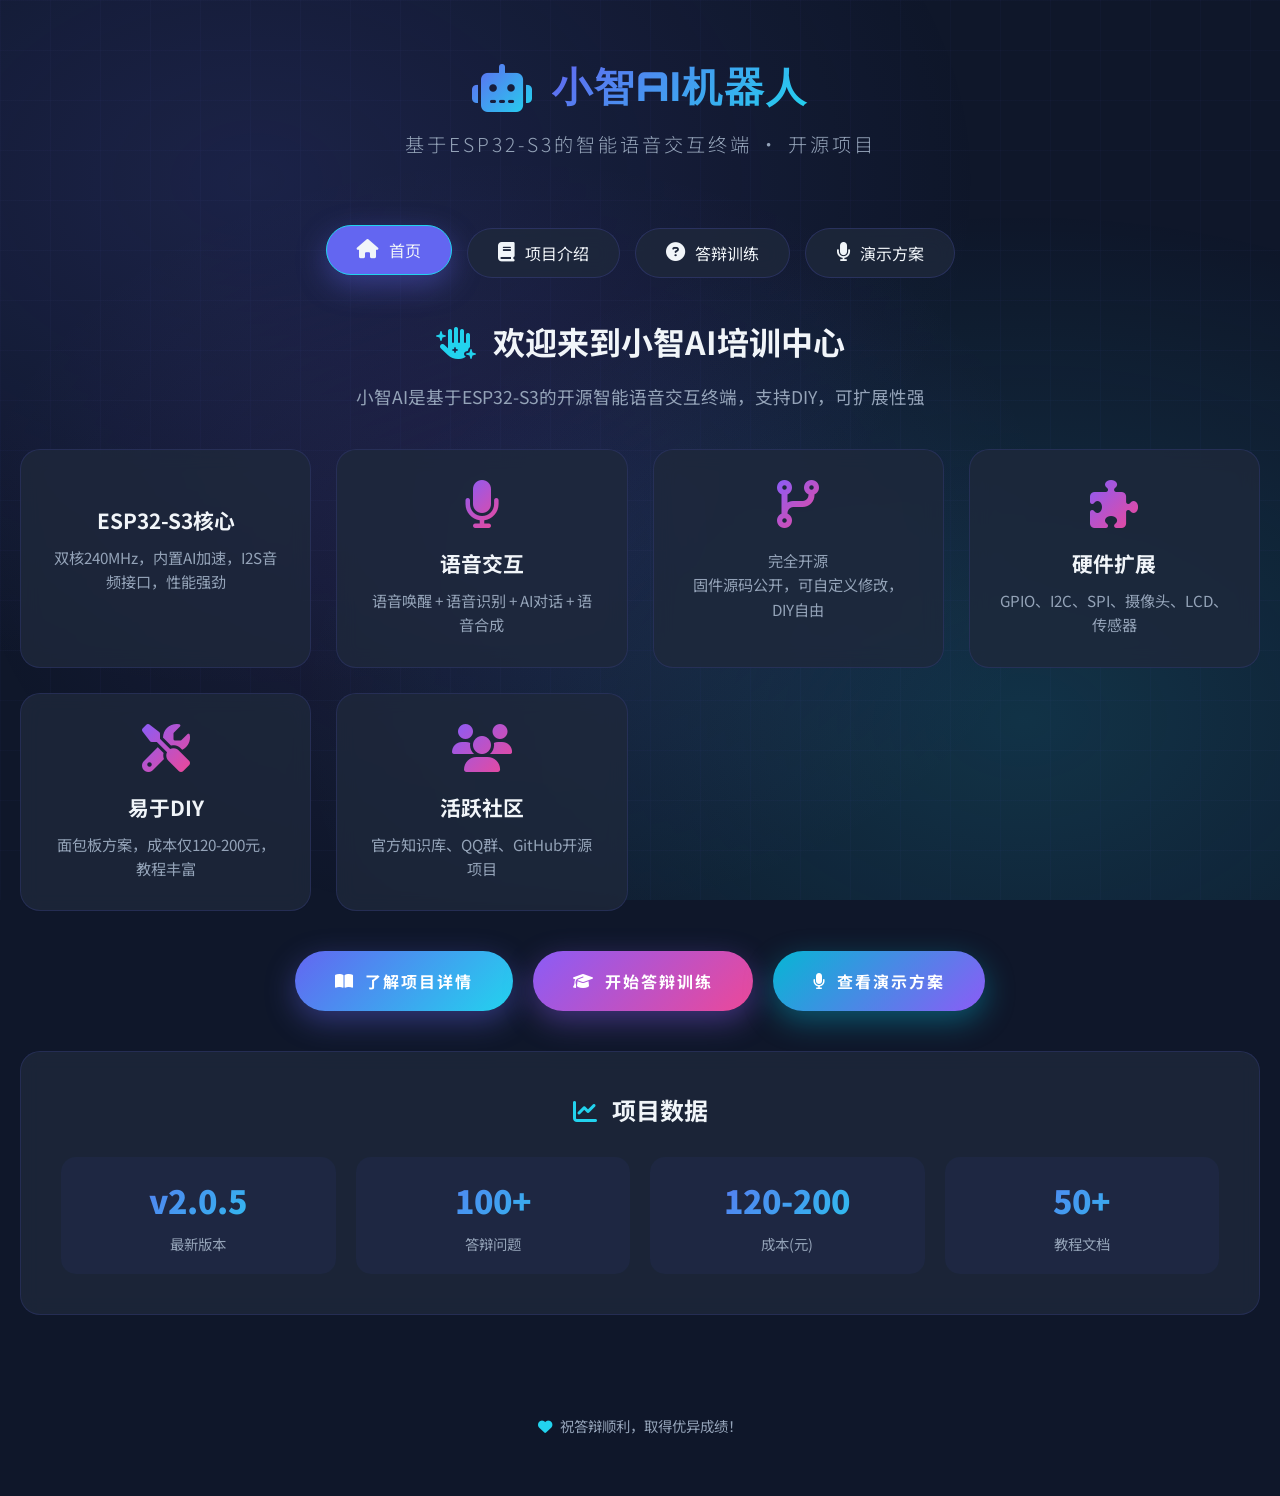
==== index.html @ 3605c8ed "init" ====
<!DOCTYPE html>
<html lang="zh-CN">
<head>
    <meta charset="UTF-8">
    <meta name="viewport" content="width=device-width, initial-scale=1.0">
    <title>小智AI机器人 · 培训中心</title>
    <link rel="stylesheet" href="style.css">
    <link rel="stylesheet" href="https://cdnjs.cloudflare.com/ajax/libs/font-awesome/6.4.0/css/all.min.css">
</head>
<body>
    <div class="background-animation"></div>

    <div class="container">
        <header>
            <div class="logo">
                <i class="fas fa-robot"></i>
                <h1>小智AI机器人</h1>
            </div>
            <p class="subtitle">基于ESP32-S3的智能语音交互终端 · 开源项目</p>
        </header>

        <nav class="main-nav">
            <a href="index.html" class="nav-item active">
                <i class="fas fa-home"></i>
                <span>首页</span>
            </a>
            <a href="introduction.html" class="nav-item">
                <i class="fas fa-book"></i>
                <span>项目介绍</span>
            </a>
            <a href="questions.html" class="nav-item">
                <i class="fas fa-question-circle"></i>
                <span>答辩训练</span>
            </a>
            <a href="demo.html" class="nav-item">
                <i class="fas fa-microphone"></i>
                <span>演示方案</span>
            </a>
        </nav>

        <main>
            <section class="welcome-section">
                <h2><i class="fas fa-hand-sparkles"></i> 欢迎来到小智AI培训中心</h2>
                <p class="intro-text">小智AI是基于ESP32-S3的开源智能语音交互终端，支持DIY，可扩展性强</p>

                <div class="feature-grid">
                    <div class="feature-card">
                        <i class="fas fa-chip"></i>
                        <h3>ESP32-S3核心</h3>
                        <p>双核240MHz，内置AI加速，I2S音频接口，性能强劲</p>
                    </div>
                    <div class="feature-card">
                        <i class="fas fa-microphone"></i>
                        <h3>语音交互</h3>
                        <p>语音唤醒 + 语音识别 + AI对话 + 语音合成</p>
                    </div>
                    <div class="feature-card">
                        <i class="fas fa-code-branch"></i>
                        <p>完全开源</p>
                        <p>固件源码公开，可自定义修改，DIY自由</p>
                    </div>
                    <div class="feature-card">
                        <i class="fas fa-puzzle-piece"></i>
                        <h3>硬件扩展</h3>
                        <p>GPIO、I2C、SPI、摄像头、LCD、传感器</p>
                    </div>
                    <div class="feature-card">
                        <i class="fas fa-tools"></i>
                        <h3>易于DIY</h3>
                        <p>面包板方案，成本仅120-200元，教程丰富</p>
                    </div>
                    <div class="feature-card">
                        <i class="fas fa-users"></i>
                        <h3>活跃社区</h3>
                        <p>官方知识库、QQ群、GitHub开源项目</p>
                    </div>
                </div>

                <div class="quick-links">
                    <a href="introduction.html" class="action-btn primary">
                        <i class="fas fa-book-open"></i>
                        了解项目详情
                    </a>
                    <a href="questions.html" class="action-btn secondary">
                        <i class="fas fa-graduation-cap"></i>
                        开始答辩训练
                    </a>
                    <a href="demo.html" class="action-btn tertiary">
                        <i class="fas fa-microphone"></i>
                        查看演示方案
                    </a>
                </div>

                <div class="stats-section">
                    <h3><i class="fas fa-chart-line"></i> 项目数据</h3>
                    <div class="stats-grid">
                        <div class="stat-item">
                            <div class="stat-number">v2.0.5</div>
                            <div class="stat-label">最新版本</div>
                        </div>
                        <div class="stat-item">
                            <div class="stat-number">100+</div>
                            <div class="stat-label">答辩问题</div>
                        </div>
                        <div class="stat-item">
                            <div class="stat-number">120-200</div>
                            <div class="stat-label">成本(元)</div>
                        </div>
                        <div class="stat-item">
                            <div class="stat-number">50+</div>
                            <div class="stat-label">教程文档</div>
                        </div>
                    </div>
                </div>
            </section>
        </main>

        <footer>
            <p><i class="fas fa-heart"></i> 祝答辩顺利，取得优异成绩！</p>
        </footer>
    </div>

    <script src="app.js"></script>
</body>
</html>
---- style.css ----
/* 小智AI机器人培训系统 - 样式文件 */

@import url('https://fonts.googleapis.com/css2?family=Noto+Sans+SC:wght@300;400;500;700;900&family=Orbitron:wght@400;700;900&display=swap');

:root {
    --primary: #6366f1;
    --primary-light: #818cf8;
    --primary-dark: #4f46e5;
    --accent: #22d3ee;
    --accent-glow: #67e8f9;
    --bg-dark: #0f172a;
    --bg-darker: #1e293b;
    --bg-card: rgba(30, 41, 59, 0.8);
    --text-primary: #f1f5f9;
    --text-secondary: #94a3b8;
    --success: #10b981;
    --warning: #f59e0b;
    --gradient-1: linear-gradient(135deg, #6366f1 0%, #22d3ee 100%);
    --gradient-2: linear-gradient(135deg, #8b5cf6 0%, #ec4899 100%);
    --gradient-3: linear-gradient(135deg, #06b6d4 0%, #8b5cf6 100%);
}

* {
    margin: 0;
    padding: 0;
    box-sizing: border-box;
}

body {
    font-family: 'Noto Sans SC', system-ui, sans-serif;
    background: var(--bg-dark);
    color: var(--text-primary);
    min-height: 100vh;
    overflow-x: hidden;
    position: relative;
}

/* 动态背景 */
.background-animation {
    position: fixed;
    top: 0;
    left: 0;
    width: 100%;
    height: 100%;
    z-index: -1;
    background:
        radial-gradient(ellipse at 20% 20%, rgba(99, 102, 241, 0.15) 0%, transparent 50%),
        radial-gradient(ellipse at 80% 80%, rgba(34, 211, 238, 0.15) 0%, transparent 50%),
        radial-gradient(ellipse at 40% 60%, rgba(139, 92, 246, 0.1) 0%, transparent 50%);
    animation: backgroundPulse 8s ease-in-out infinite;
}

@keyframes backgroundPulse {
    0%, 100% { opacity: 1; }
    50% { opacity: 0.7; }
}

/* 网格背景 */
.background-animation::before {
    content: '';
    position: absolute;
    top: 0;
    left: 0;
    width: 100%;
    height: 100%;
    background-image:
        linear-gradient(rgba(99, 102, 241, 0.03) 1px, transparent 1px),
        linear-gradient(90deg, rgba(99, 102, 241, 0.03) 1px, transparent 1px);
    background-size: 50px 50px;
    animation: gridMove 20s linear infinite;
}

@keyframes gridMove {
    0% { transform: translate(0, 0); }
    100% { transform: translate(50px, 50px); }
}

/* 容器 */
.container {
    max-width: 1400px;
    margin: 0 auto;
    padding: 20px;
    position: relative;
    z-index: 1;
}

/* 头部 */
header {
    text-align: center;
    padding: 40px 20px;
    animation: fadeInDown 0.8s ease-out;
}

.logo {
    display: inline-flex;
    align-items: center;
    gap: 20px;
    margin-bottom: 15px;
}

.logo i {
    font-size: 3rem;
    background: var(--gradient-1);
    -webkit-background-clip: text;
    -webkit-text-fill-color: transparent;
    background-clip: text;
    animation: logoGlow 2s ease-in-out infinite;
}

@keyframes logoGlow {
    0%, 100% { filter: drop-shadow(0 0 20px rgba(99, 102, 241, 0.5)); }
    50% { filter: drop-shadow(0 0 40px rgba(34, 211, 238, 0.8)); }
}

header h1 {
    font-family: 'Orbitron', system-ui, sans-serif;
    font-size: 2.5rem;
    font-weight: 900;
    letter-spacing: 2px;
    background: var(--gradient-1);
    -webkit-background-clip: text;
    -webkit-text-fill-color: transparent;
    background-clip: text;
}

.subtitle {
    font-size: 1.2rem;
    color: var(--text-secondary);
    font-weight: 300;
    letter-spacing: 3px;
    text-transform: uppercase;
}

@keyframes fadeInDown {
    from {
        opacity: 0;
        transform: translateY(-30px);
    }
    to {
        opacity: 1;
        transform: translateY(0);
    }
}

/* 主导航 */
.main-nav {
    display: flex;
    justify-content: center;
    gap: 15px;
    margin: 30px 0;
    flex-wrap: wrap;
}

.main-nav .nav-item {
    background: var(--bg-card);
    backdrop-filter: blur(10px);
    border: 1px solid rgba(99, 102, 241, 0.2);
    border-radius: 30px;
    padding: 12px 30px;
    text-align: center;
    cursor: pointer;
    transition: all 0.3s cubic-bezier(0.4, 0, 0.2, 1);
    text-decoration: none;
    display: flex;
    align-items: center;
    gap: 10px;
    color: var(--text-primary);
}

.main-nav .nav-item:hover,
.main-nav .nav-item.active {
    background: var(--primary);
    border-color: var(--accent);
    transform: translateY(-3px);
    box-shadow: 0 10px 30px rgba(99, 102, 241, 0.4);
}

.main-nav .nav-item i {
    font-size: 1.2rem;
}

/* 分类导航 */
.category-nav {
    display: grid;
    grid-template-columns: repeat(auto-fit, minmax(180px, 1fr));
    gap: 15px;
    margin: 30px 0;
    animation: fadeInUp 0.8s ease-out 0.2s backwards;
}

.category-nav .nav-item {
    background: var(--bg-card);
    backdrop-filter: blur(10px);
    border: 1px solid rgba(99, 102, 241, 0.2);
    border-radius: 15px;
    padding: 20px;
    text-align: center;
    cursor: pointer;
    transition: all 0.3s cubic-bezier(0.4, 0, 0.2, 1);
    position: relative;
    overflow: hidden;
}

.category-nav .nav-item::before {
    content: '';
    position: absolute;
    top: 0;
    left: 0;
    width: 100%;
    height: 100%;
    background: var(--gradient-1);
    opacity: 0;
    transition: opacity 0.3s ease;
    z-index: 0;
}

.category-nav .nav-item:hover {
    transform: translateY(-5px);
    border-color: var(--accent);
    box-shadow:
        0 10px 40px rgba(99, 102, 241, 0.3),
        0 0 20px rgba(34, 211, 238, 0.2);
}

.category-nav .nav-item:hover::before {
    opacity: 0.1;
}

.category-nav .nav-item i {
    font-size: 2rem;
    display: block;
    margin-bottom: 10px;
    color: var(--accent);
    position: relative;
    z-index: 1;
    transition: all 0.3s ease;
}

.category-nav .nav-item:hover i {
    color: var(--primary-light);
    transform: scale(1.2);
}

.category-nav .nav-item span {
    display: block;
    color: var(--text-primary);
    font-weight: 500;
    margin-bottom: 5px;
    position: relative;
    z-index: 1;
}

.category-nav .nav-item .count {
    font-size: 0.9rem;
    color: var(--text-secondary);
    background: rgba(99, 102, 241, 0.2);
    padding: 2px 10px;
    border-radius: 20px;
}

@keyframes fadeInUp {
    from {
        opacity: 0;
        transform: translateY(30px);
    }
    to {
        opacity: 1;
        transform: translateY(0);
    }
}

/* 主内容 */
main {
    margin-top: 40px;
    min-height: 400px;
}

/* 欢迎区域 */
.welcome-section {
    text-align: center;
    animation: fadeIn 1s ease-out 0.4s backwards;
}

.welcome-section h2 {
    font-size: 2rem;
    margin-bottom: 20px;
    color: var(--text-primary);
}

.welcome-section h2 i {
    color: var(--accent);
    margin-right: 10px;
}

.intro-text {
    font-size: 1.1rem;
    color: var(--text-secondary);
    margin-bottom: 40px;
    max-width: 800px;
    margin-left: auto;
    margin-right: auto;
}

.feature-grid {
    display: grid;
    grid-template-columns: repeat(auto-fit, minmax(280px, 1fr));
    gap: 25px;
    margin-bottom: 40px;
}

.feature-card {
    background: var(--bg-card);
    backdrop-filter: blur(10px);
    border: 1px solid rgba(99, 102, 241, 0.15);
    border-radius: 20px;
    padding: 30px;
    text-align: center;
    transition: all 0.4s cubic-bezier(0.4, 0, 0.2, 1);
    position: relative;
    overflow: hidden;
}

.feature-card::before {
    content: '';
    position: absolute;
    top: 0;
    left: 0;
    width: 100%;
    height: 3px;
    background: var(--gradient-1);
    transform: scaleX(0);
    transition: transform 0.4s ease;
}

.feature-card:hover::before {
    transform: scaleX(1);
}

.feature-card:hover {
    transform: translateY(-10px);
    box-shadow: 0 20px 60px rgba(99, 102, 241, 0.2);
}

.feature-card i {
    font-size: 3rem;
    margin-bottom: 20px;
    background: var(--gradient-2);
    -webkit-background-clip: text;
    -webkit-text-fill-color: transparent;
    background-clip: text;
}

.feature-card h3 {
    font-size: 1.3rem;
    margin-bottom: 10px;
    color: var(--text-primary);
}

.feature-card p {
    color: var(--text-secondary);
    font-size: 0.95rem;
    line-height: 1.6;
}

.quick-links {
    display: flex;
    justify-content: center;
    gap: 20px;
    flex-wrap: wrap;
    margin: 40px 0;
}

.action-btn {
    background: var(--gradient-1);
    color: white;
    border: none;
    padding: 18px 40px;
    font-size: 1rem;
    font-weight: 700;
    border-radius: 50px;
    cursor: pointer;
    transition: all 0.3s ease;
    box-shadow: 0 10px 30px rgba(99, 102, 241, 0.4);
    display: inline-flex;
    align-items: center;
    gap: 10px;
    text-transform: uppercase;
    letter-spacing: 2px;
    text-decoration: none;
}

.action-btn:hover {
    transform: translateY(-3px) scale(1.05);
    box-shadow: 0 15px 40px rgba(99, 102, 241, 0.6);
}

.action-btn.secondary {
    background: var(--gradient-2);
    box-shadow: 0 10px 30px rgba(139, 92, 246, 0.4);
}

.action-btn.tertiary {
    background: var(--gradient-3);
    box-shadow: 0 10px 30px rgba(6, 182, 212, 0.4);
}

.stats-section {
    background: var(--bg-card);
    backdrop-filter: blur(10px);
    border: 1px solid rgba(99, 102, 241, 0.15);
    border-radius: 20px;
    padding: 40px;
    margin: 40px 0;
}

.stats-section h3 {
    text-align: center;
    font-size: 1.5rem;
    margin-bottom: 30px;
    color: var(--text-primary);
}

.stats-section h3 i {
    color: var(--accent);
    margin-right: 10px;
}

.stats-grid {
    display: grid;
    grid-template-columns: repeat(auto-fit, minmax(150px, 1fr));
    gap: 20px;
}

.stat-item {
    text-align: center;
    padding: 20px;
    background: rgba(99, 102, 241, 0.05);
    border-radius: 15px;
    transition: all 0.3s ease;
}

.stat-item:hover {
    background: rgba(99, 102, 241, 0.1);
    transform: translateY(-5px);
}

.stat-number {
    font-size: 2rem;
    font-weight: 900;
    background: var(--gradient-1);
    -webkit-background-clip: text;
    -webkit-text-fill-color: transparent;
    background-clip: text;
    margin-bottom: 10px;
}

.stat-label {
    color: var(--text-secondary);
    font-size: 0.9rem;
}

@keyframes fadeIn {
    from {
        opacity: 0;
    }
    to {
        opacity: 1;
    }
}

/* 介绍页面 */
.intro-section {
    animation: fadeIn 1s ease-out;
}

.intro-section h2 {
    font-size: 2rem;
    margin-bottom: 30px;
    color: var(--text-primary);
}

.intro-section h2 i {
    color: var(--accent);
    margin-right: 10px;
}

.content-card {
    background: var(--bg-card);
    backdrop-filter: blur(10px);
    border: 1px solid rgba(99, 102, 241, 0.15);
    border-radius: 20px;
    padding: 30px;
    margin-bottom: 30px;
}

.content-card p {
    color: var(--text-secondary);
    line-height: 1.8;
    margin-bottom: 15px;
}

.content-card h3 {
    font-size: 1.5rem;
    margin: 30px 0 20px;
    color: var(--text-primary);
}

.content-card h3 i {
    color: var(--accent);
    margin-right: 10px;
}

/* 规格网格 */
.spec-grid {
    display: grid;
    grid-template-columns: repeat(auto-fit, minmax(280px, 1fr));
    gap: 20px;
    margin-top: 20px;
}

.spec-item {
    background: rgba(99, 102, 241, 0.05);
    border: 1px solid rgba(99, 102, 241, 0.1);
    border-radius: 15px;
    padding: 25px;
    transition: all 0.3s ease;
}

.spec-item:hover {
    background: rgba(99, 102, 241, 0.1);
    transform: translateY(-5px);
    border-color: var(--accent);
}

.spec-icon {
    font-size: 2rem;
    color: var(--accent);
    margin-bottom: 15px;
}

.spec-title {
    font-size: 1.1rem;
    font-weight: 700;
    color: var(--text-primary);
    margin-bottom: 10px;
}

.spec-value {
    font-size: 1.2rem;
    font-weight: 700;
    background: var(--gradient-1);
    -webkit-background-clip: text;
    -webkit-text-fill-color: transparent;
    background-clip: text;
    margin-bottom: 10px;
}

.spec-desc {
    color: var(--text-secondary);
    font-size: 0.9rem;
    line-height: 1.6;
}

/* 功能列表 */
.function-list {
    display: flex;
    flex-direction: column;
    gap: 20px;
}

.function-item {
    display: flex;
    gap: 20px;
    background: rgba(99, 102, 241, 0.05);
    border: 1px solid rgba(99, 102, 241, 0.1);
    border-radius: 15px;
    padding: 25px;
    transition: all 0.3s ease;
}

.function-item:hover {
    background: rgba(99, 102, 241, 0.1);
    border-color: var(--accent);
    transform: translateX(10px);
}

.function-icon {
    font-size: 2rem;
    color: var(--accent);
    flex-shrink: 0;
    width: 60px;
    display: flex;
    align-items: center;
    justify-content: center;
}

.function-content h4 {
    font-size: 1.2rem;
    color: var(--text-primary);
    margin-bottom: 10px;
}

.function-content p {
    color: var(--text-secondary);
    line-height: 1.6;
}

/* 架构图 */
.architecture-diagram {
    display: flex;
    flex-direction: column;
    gap: 15px;
    margin-top: 20px;
}

.layer {
    background: rgba(99, 102, 241, 0.05);
    border: 1px solid rgba(99, 102, 241, 0.2);
    border-radius: 15px;
    padding: 20px;
    transition: all 0.3s ease;
}

.layer:hover {
    background: rgba(99, 102, 241, 0.1);
    transform: scale(1.02);
}

.layer h4 {
    font-size: 1.1rem;
    color: var(--text-primary);
    margin-bottom: 15px;
}

.layer h4 i {
    color: var(--accent);
    margin-right: 10px;
}

.layer-content {
    display: flex;
    flex-wrap: wrap;
    gap: 10px;
}

.layer-content span {
    background: var(--primary);
    color: white;
    padding: 8px 15px;
    border-radius: 20px;
    font-size: 0.9rem;
    font-weight: 500;
}

.flow-description {
    text-align: center;
    color: var(--text-secondary);
    font-size: 0.95rem;
    margin-top: 20px;
    padding: 20px;
    background: rgba(99, 102, 241, 0.05);
    border-radius: 10px;
}

/* 流程步骤 */
.process-steps {
    display: flex;
    flex-direction: column;
    gap: 20px;
    margin-top: 20px;
}

.step {
    display: flex;
    gap: 20px;
    align-items: flex-start;
    padding: 20px;
    background: rgba(99, 102, 241, 0.05);
    border: 1px solid rgba(99, 102, 241, 0.1);
    border-radius: 15px;
    transition: all 0.3s ease;
}

.step:hover {
    background: rgba(99, 102, 241, 0.1);
    transform: translateX(10px);
}

.step-number {
    width: 50px;
    height: 50px;
    background: var(--gradient-1);
    color: white;
    border-radius: 50%;
    display: flex;
    align-items: center;
    justify-content: center;
    font-size: 1.5rem;
    font-weight: 900;
    flex-shrink: 0;
}

.step-content h4 {
    font-size: 1.2rem;
    color: var(--text-primary);
    margin-bottom: 10px;
}

.step-content p {
    color: var(--text-secondary);
    line-height: 1.6;
}

/* 成本表格 */
.cost-table {
    margin-top: 20px;
    overflow-x: auto;
}

.cost-table table {
    width: 100%;
    border-collapse: collapse;
}

.cost-table th,
.cost-table td {
    padding: 15px;
    text-align: left;
    border-bottom: 1px solid rgba(99, 102, 241, 0.1);
}

.cost-table th {
    background: var(--primary);
    color: white;
    font-weight: 700;
}

.cost-table td {
    color: var(--text-secondary);
}

.cost-table tr:hover td {
    background: rgba(99, 102, 241, 0.05);
}

/* 场景网格 */
.scenarios-grid {
    display: grid;
    grid-template-columns: repeat(auto-fit, minmax(280px, 1fr));
    gap: 20px;
    margin-top: 20px;
}

.scenario-card {
    background: rgba(99, 102, 241, 0.05);
    border: 1px solid rgba(99, 102, 241, 0.1);
    border-radius: 15px;
    padding: 25px;
    transition: all 0.3s ease;
    text-align: center;
}

.scenario-card:hover {
    background: rgba(99, 102, 241, 0.1);
    transform: translateY(-5px);
    border-color: var(--accent);
}

.scenario-card i {
    font-size: 2.5rem;
    color: var(--accent);
    margin-bottom: 15px;
}

.scenario-card h4 {
    font-size: 1.2rem;
    color: var(--text-primary);
    margin-bottom: 10px;
}

.scenario-card p {
    color: var(--text-secondary);
    font-size: 0.9rem;
    line-height: 1.6;
}

/* 创新列表 */
.innovation-list {
    display: flex;
    flex-direction: column;
    gap: 15px;
    margin-top: 20px;
}

.innovation-item {
    display: flex;
    gap: 15px;
    align-items: flex-start;
    padding: 20px;
    background: rgba(99, 102, 241, 0.05);
    border: 1px solid rgba(99, 102, 241, 0.1);
    border-radius: 15px;
    transition: all 0.3s ease;
}

.innovation-item:hover {
    background: rgba(99, 102, 241, 0.1);
    transform: translateX(10px);
}

.innovation-item i {
    color: var(--accent);
    font-size: 1.5rem;
    margin-top: 3px;
}

.innovation-item h4 {
    color: var(--text-primary);
    margin-bottom: 5px;
}

.innovation-item p {
    color: var(--text-secondary);
    line-height: 1.6;
}

/* 演示页面 */
.demo-section h2 {
    font-size: 2rem;
    margin-bottom: 20px;
    color: var(--text-primary);
}

.demo-section h2 i {
    color: var(--accent);
    margin-right: 10px;
}

.demo-tabs {
    display: flex;
    gap: 10px;
    margin: 40px 0;
    flex-wrap: wrap;
    justify-content: center;
}

.tab-btn {
    background: var(--bg-card);
    backdrop-filter: blur(10px);
    border: 1px solid rgba(99, 102, 241, 0.2);
    border-radius: 30px;
    padding: 12px 30px;
    color: var(--text-primary);
    font-size: 1rem;
    font-weight: 500;
    cursor: pointer;
    transition: all 0.3s ease;
}

.tab-btn:hover {
    background: rgba(99, 102, 241, 0.1);
    border-color: var(--accent);
}

.tab-btn.active {
    background: var(--primary);
    border-color: var(--accent);
}

.tab-content {
    display: none;
    animation: fadeIn 0.5s ease-out;
}

.tab-content.active {
    display: block;
}

.tab-content h3 {
    font-size: 1.5rem;
    margin: 30px 0 20px;
    color: var(--text-primary);
}

.tab-content h3 i {
    color: var(--accent);
    margin-right: 10px;
}

.demo-card {
    background: var(--bg-card);
    backdrop-filter: blur(10px);
    border: 1px solid rgba(99, 102, 241, 0.15);
    border-radius: 20px;
    padding: 30px;
    margin-bottom: 25px;
    transition: all 0.3s ease;
}

.demo-card:hover {
    border-color: var(--accent);
    box-shadow: 0 10px 40px rgba(99, 102, 241, 0.2);
}

.demo-card.featured {
    border-color: var(--accent);
    border-width: 2px;
    box-shadow: 0 10px 40px rgba(34, 211, 238, 0.2);
}

.demo-number {
    width: 50px;
    height: 50px;
    background: var(--gradient-1);
    color: white;
    border-radius: 50%;
    display: flex;
    align-items: center;
    justify-content: center;
    font-size: 1.5rem;
    font-weight: 900;
    margin-bottom: 20px;
}

.demo-number.special {
    background: var(--gradient-2);
    font-size: 2rem;
}

.demo-card h4 {
    font-size: 1.5rem;
    color: var(--text-primary);
    margin-bottom: 20px;
}

.demo-steps {
    margin-bottom: 20px;
}

.step {
    padding: 12px 20px;
    margin-bottom: 10px;
    background: rgba(99, 102, 241, 0.05);
    border-left: 3px solid var(--primary);
    border-radius: 5px;
    color: var(--text-secondary);
    line-height: 1.6;
}

.demo-speech {
    background: rgba(34, 211, 238, 0.1);
    border: 1px solid rgba(34, 211, 238, 0.3);
    border-radius: 15px;
    padding: 20px;
    margin: 20px 0;
}

.demo-speech strong {
    color: var(--accent);
    display: block;
    margin-bottom: 10px;
}

.demo-highlights {
    display: flex;
    flex-wrap: wrap;
    gap: 10px;
    margin-top: 15px;
}

.demo-highlights strong {
    color: var(--text-primary);
}

.tag {
    background: var(--primary);
    color: white;
    padding: 5px 15px;
    border-radius: 20px;
    font-size: 0.85rem;
    font-weight: 500;
}

.warning-box {
    background: rgba(245, 158, 11, 0.1);
    border: 1px solid rgba(245, 158, 11, 0.3);
    border-radius: 15px;
    padding: 20px;
    margin-bottom: 30px;
    display: flex;
    gap: 15px;
    align-items: flex-start;
}

.warning-box i {
    color: var(--warning);
    font-size: 1.5rem;
    margin-top: 3px;
}

.warning-box strong {
    color: var(--warning);
}

.demo-summary {
    background: var(--bg-card);
    backdrop-filter: blur(10px);
    border: 1px solid rgba(99, 102, 241, 0.15);
    border-radius: 20px;
    padding: 30px;
    margin: 40px 0;
}

.demo-summary h3 {
    font-size: 1.5rem;
    margin-bottom: 25px;
    color: var(--text-primary);
}

.demo-summary h3 i {
    color: var(--accent);
    margin-right: 10px;
}

.combinations {
    display: grid;
    gap: 20px;
}

.combo-card {
    background: rgba(99, 102, 241, 0.05);
    border: 1px solid rgba(99, 102, 241, 0.1);
    border-radius: 15px;
    padding: 20px;
    transition: all 0.3s ease;
}

.combo-card:hover {
    background: rgba(99, 102, 241, 0.1);
    transform: translateY(-5px);
}

.combo-card.featured-combo {
    border-color: var(--accent);
    border-width: 2px;
    background: rgba(34, 211, 238, 0.05);
}

.combo-card h4 {
    color: var(--text-primary);
    margin-bottom: 10px;
}

.combo-card p {
    color: var(--text-secondary);
    line-height: 1.6;
}

.demo-tips {
    background: var(--bg-card);
    backdrop-filter: blur(10px);
    border: 1px solid rgba(99, 102, 241, 0.15);
    border-radius: 20px;
    padding: 30px;
    margin-top: 40px;
}

.demo-tips h3 {
    font-size: 1.5rem;
    margin-bottom: 25px;
    color: var(--text-primary);
}

.demo-tips h3 i {
    color: var(--accent);
    margin-right: 10px;
}

.tips-list {
    display: flex;
    flex-direction: column;
    gap: 15px;
}

.tip-item {
    display: flex;
    gap: 15px;
    align-items: flex-start;
    padding: 15px;
    background: rgba(99, 102, 241, 0.05);
    border-radius: 10px;
    transition: all 0.3s ease;
}

.tip-item:hover {
    background: rgba(99, 102, 241, 0.1);
    transform: translateX(10px);
}

.tip-item i {
    color: var(--success);
    font-size: 1.2rem;
    margin-top: 3px;
}

.tip-item span {
    color: var(--text-secondary);
    line-height: 1.6;
}

/* 问题页面 */
.questions-section {
    animation: slideIn 0.5s ease-out;
}

.section-header {
    display: flex;
    align-items: center;
    gap: 20px;
    margin-bottom: 30px;
}

.section-header h2 {
    font-size: 1.8rem;
    font-weight: 700;
    color: var(--text-primary);
    flex: 1;
}

.section-desc {
    color: var(--text-secondary);
    font-size: 0.95rem;
}

.questions-list {
    display: grid;
    gap: 15px;
}

.question-item {
    background: var(--bg-card);
    backdrop-filter: blur(10px);
    border: 1px solid rgba(99, 102, 241, 0.1);
    border-radius: 15px;
    overflow: hidden;
    transition: all 0.3s ease;
    animation: slideIn 0.5s ease-out backwards;
}

.question-item:hover {
    border-color: var(--primary-light);
    box-shadow: 0 5px 20px rgba(99, 102, 241, 0.15);
}

.question-header {
    padding: 20px 25px;
    cursor: pointer;
    display: flex;
    align-items: center;
    gap: 15px;
    transition: all 0.3s ease;
}

.question-header:hover {
    background: rgba(99, 102, 241, 0.05);
}

.question-number {
    background: var(--gradient-1);
    color: white;
    width: 40px;
    height: 40px;
    border-radius: 50%;
    display: flex;
    align-items: center;
    justify-content: center;
    font-weight: 700;
    font-size: 0.9rem;
    flex-shrink: 0;
}

.question-text {
    flex: 1;
    font-size: 1.05rem;
    color: var(--text-primary);
    font-weight: 500;
}

.toggle-icon {
    color: var(--accent);
    font-size: 1.2rem;
    transition: transform 0.3s ease;
}

.question-item.active .toggle-icon {
    transform: rotate(180deg);
}

.question-answer {
    max-height: 0;
    overflow: hidden;
    transition: max-height 0.5s cubic-bezier(0.4, 0, 0.2, 1);
}

.question-answer-content {
    padding: 0 25px 25px 80px;
    color: var(--text-secondary);
    line-height: 1.8;
    font-size: 0.95rem;
}

.question-item.active .question-answer {
    max-height: 1000px;
}

@keyframes slideIn {
    from {
        opacity: 0;
        transform: translateX(-20px);
    }
    to {
        opacity: 1;
        transform: translateX(0);
    }
}

/* 页脚 */
footer {
    text-align: center;
    padding: 40px 20px;
    color: var(--text-secondary);
    font-size: 0.9rem;
    margin-top: 60px;
}

footer i {
    color: var(--accent);
    margin-right: 5px;
}

/* 响应式设计 */
@media (max-width: 768px) {
    header h1 {
        font-size: 1.8rem;
    }

    .subtitle {
        font-size: 1rem;
        letter-spacing: 1px;
    }

    .main-nav {
        flex-direction: column;
    }

    .main-nav .nav-item {
        width: 100%;
        justify-content: center;
    }

    .category-nav {
        grid-template-columns: repeat(2, 1fr);
    }

    .feature-grid,
    .spec-grid,
    .scenarios-grid {
        grid-template-columns: 1fr;
    }

    .function-item {
        flex-direction: column;
        align-items: center;
        text-align: center;
    }

    .feature-card i {
        font-size: 2rem;
    }

    .question-header {
        padding: 15px;
    }

    .question-number {
        width: 35px;
        height: 35px;
        font-size: 0.8rem;
    }

    .question-text {
        font-size: 0.95rem;
    }

    .question-answer-content {
        padding: 0 15px 15px 55px;
        font-size: 0.85rem;
    }

    .demo-tabs {
        flex-direction: column;
    }

    .tab-btn {
        width: 100%;
    }
}

@media (max-width: 480px) {
    .category-nav {
        grid-template-columns: 1fr;
    }

    .logo i {
        font-size: 2rem;
    }

    header h1 {
        font-size: 1.5rem;
    }
}

/* 滚动条样式 */
::-webkit-scrollbar {
    width: 10px;
}

::-webkit-scrollbar-track {
    background: var(--bg-darker);
}

::-webkit-scrollbar-thumb {
    background: var(--gradient-1);
    border-radius: 5px;
}

::-webkit-scrollbar-thumb:hover {
    background: var(--primary-dark);
}
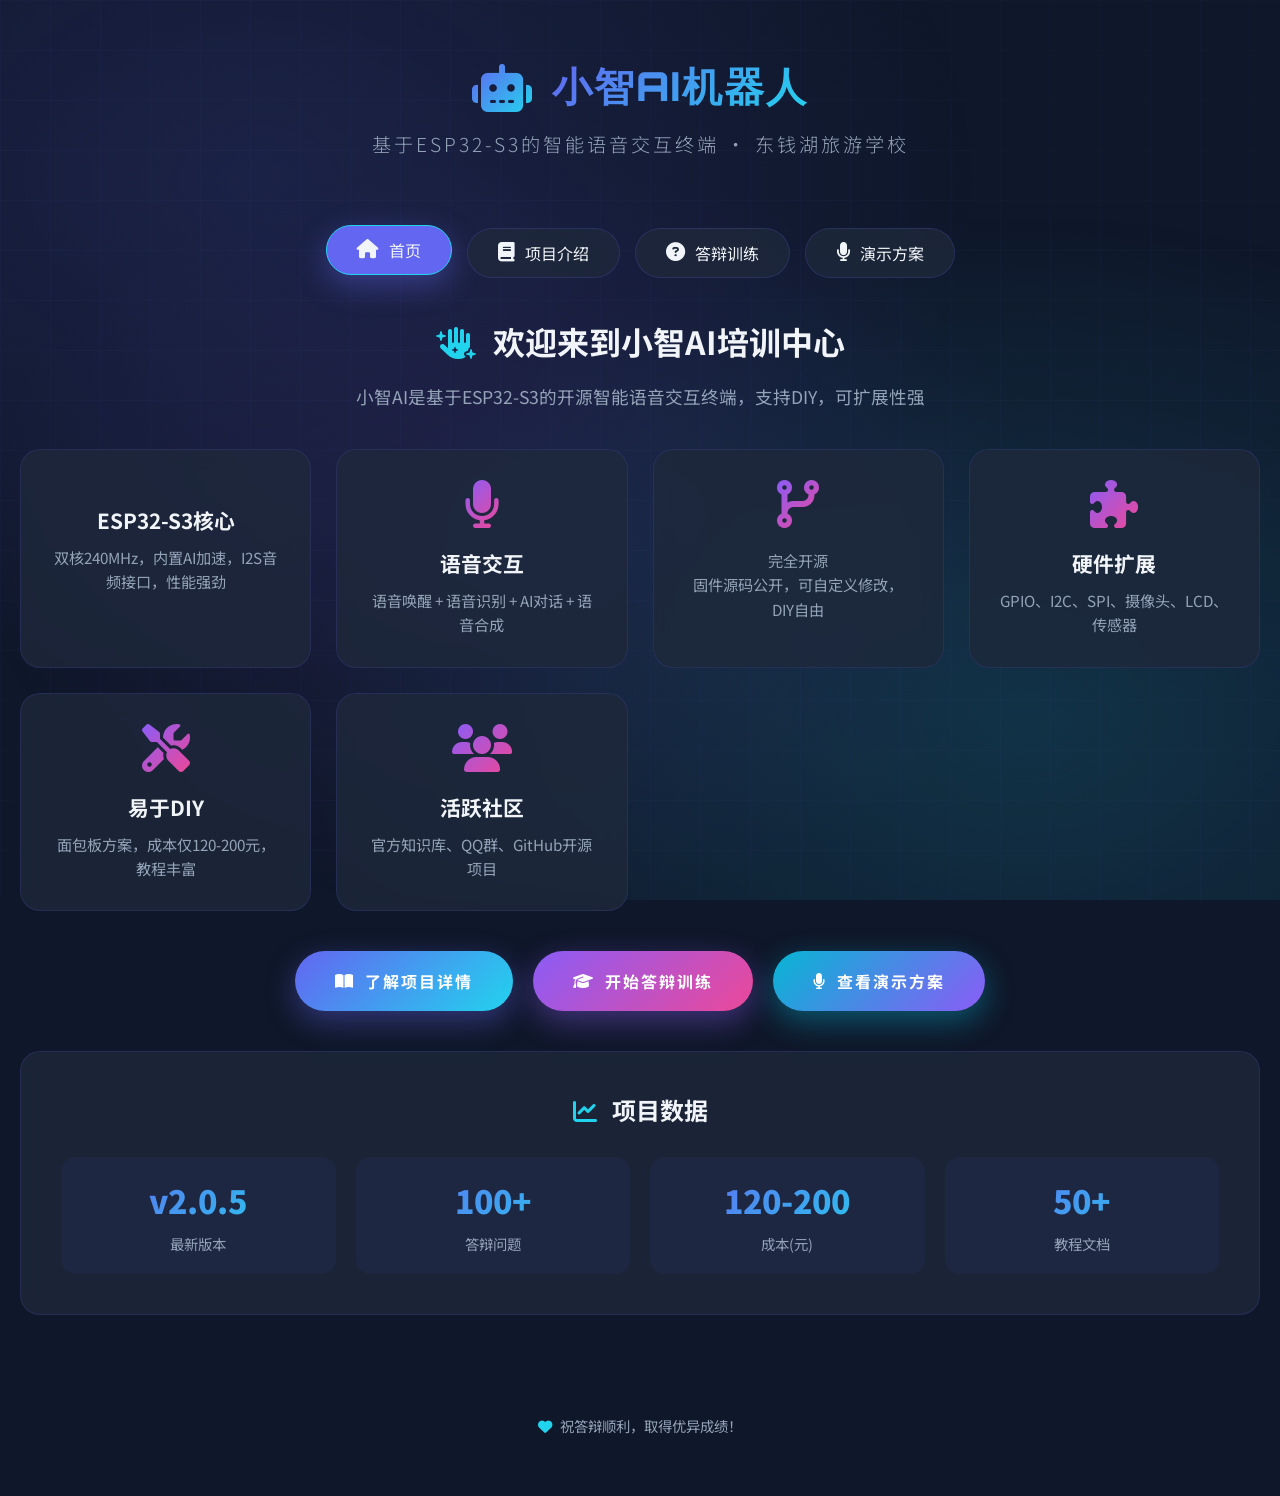
==== commit b0e9d72a: "Update subtitle in index.html" ====
--- a/index.html
+++ b/index.html
@@ -16,7 +16,7 @@
                 <i class="fas fa-robot"></i>
                 <h1>小智AI机器人</h1>
             </div>
-            <p class="subtitle">基于ESP32-S3的智能语音交互终端 · 开源项目</p>
+            <p class="subtitle">基于ESP32-S3的智能语音交互终端 · 东钱湖旅游学校</p>
         </header>
 
         <nav class="main-nav">
